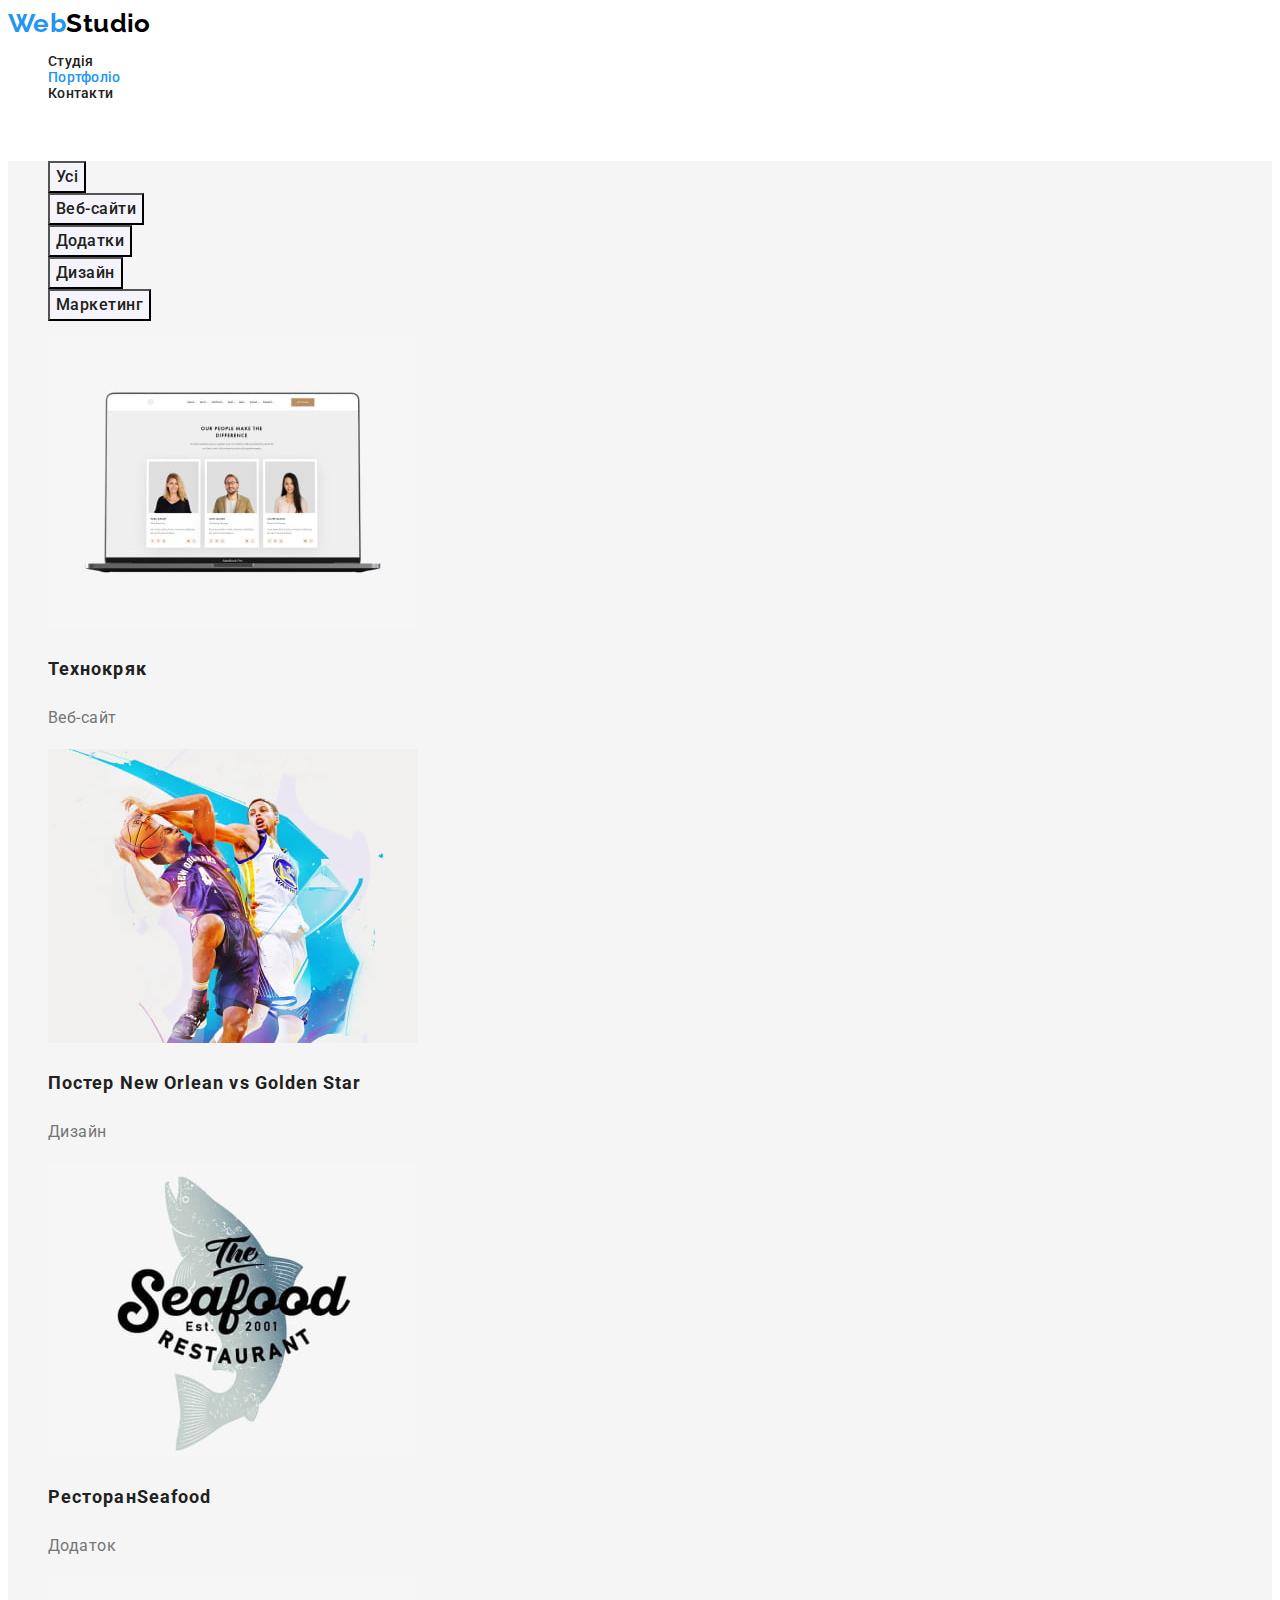
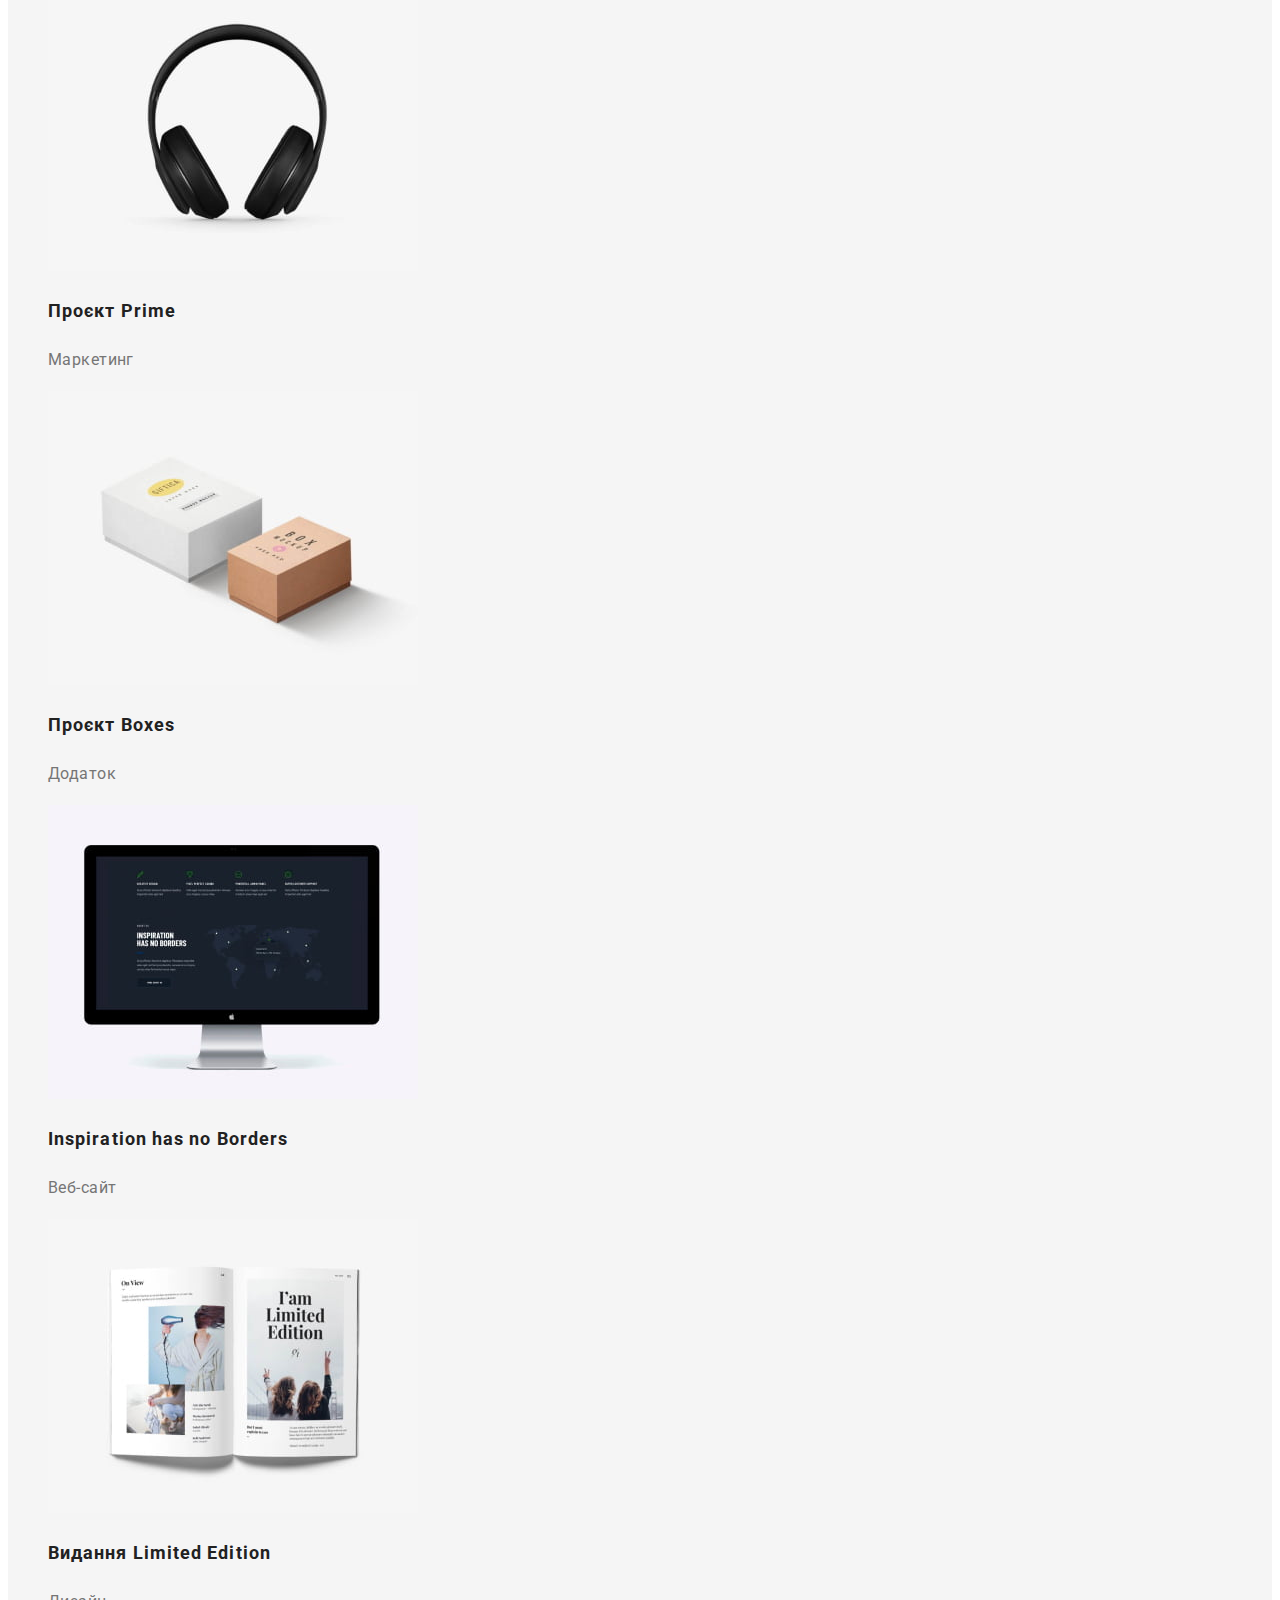
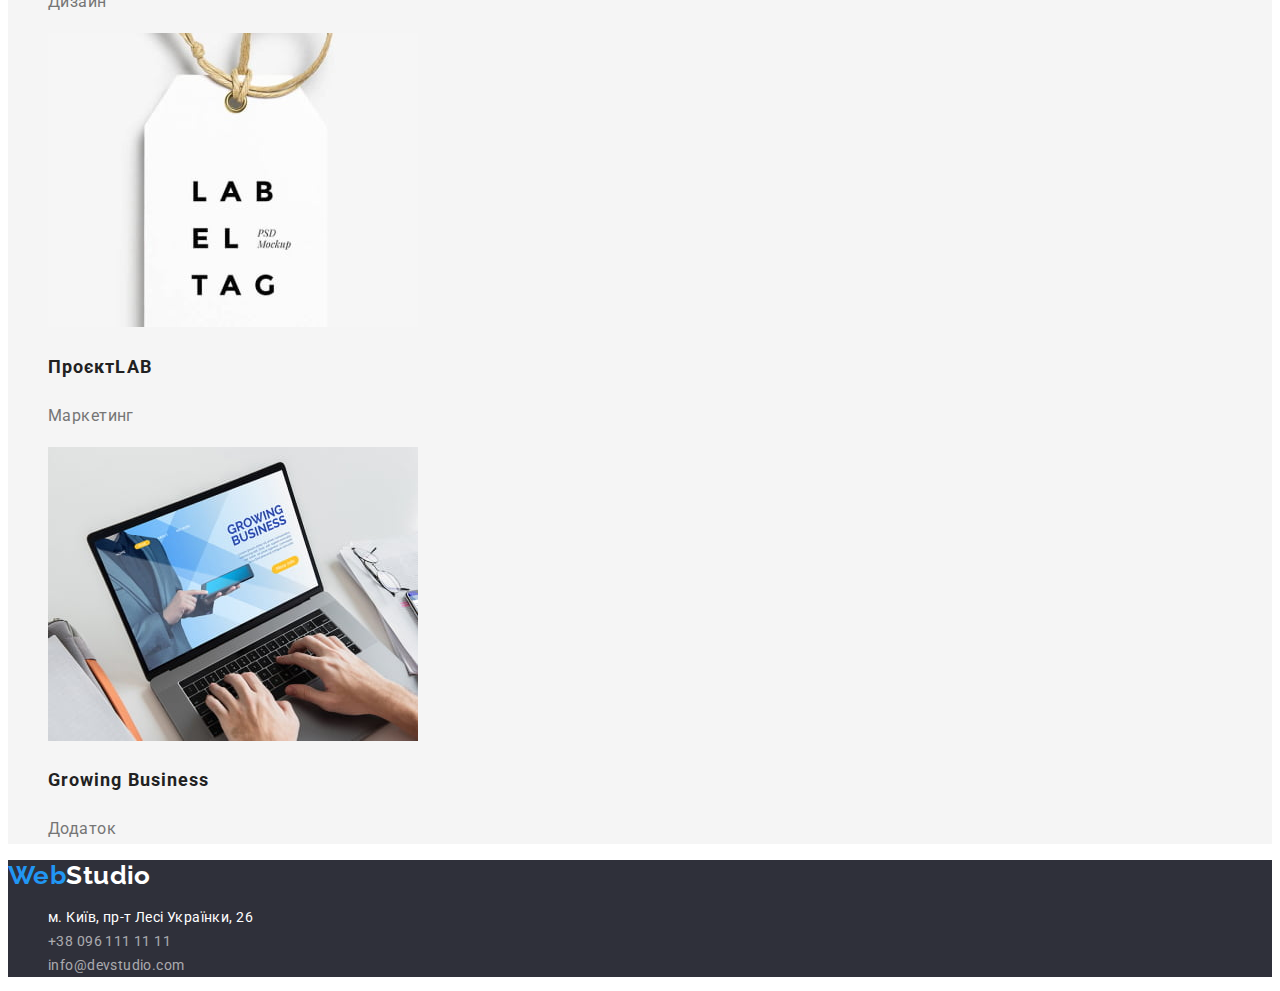
==== portfolio.html @ d0054452 "Initial commit" ====
<!DOCTYPE html>
<html lang="uk">
  <head>
    <meta charset="UTF-8" />
    <meta http-equiv="X-UA-Compatible" content="IE=edge" />
    <meta name="viewport" content="width=device-width, initial-scale=1.0" />
    <title>Студія</title>
    <!-- Fonts -->
    <link rel="preconnect" href="https://fonts.googleapis.com" />
    <link rel="preconnect" href="https://fonts.gstatic.com" crossorigin />
    <link
      href="https://fonts.googleapis.com/css2?family=Raleway:wght@700&family=Roboto:wght@400;500;700;900&display=swap"
      rel="stylesheet"
    />
    <!-- Modern normalize -->
    <link
      rel="stylesheet"
      href="https://cdnjs.cloudflare.com/ajax/libs/modern-normalize/1.1.0/modern-normalize.min.css"
      integrity="sha512-wpPYUAdjBVSE4KJnH1VR1HeZfpl1ub8YT/NKx4PuQ5NmX2tKuGu6U/JRp5y+Y8XG2tV+wKQpNHVUX03MfMFn9Q=="
      crossorigin="anonymous"
      referrerpolicy="no-referrer"
    />

    <!-- Custom styles -->
    <link rel="stylesheet" href="./css/style.css" />
  </head>
  <body class="page">
    <!--Шапка-->
    <header class="header">
      <nav class="main-nav">
        <a class="logo" href="/index.html"><span>Web</span>Studio</a>
        <ul class="header-list">
          <li class="header-item"><a class="header-link" href="./index.html">Студія</a></li>
          <li class="header-item">
            <a class="header-link current" href="./portfolio.html">Портфоліо</a>
          </li>
          <li class="header-item"><a class="header-link" href="">Контакти</a></li>
        </ul>
      </nav>
      <ul class="contact-list">
        <li class="contact-item">
          <a class="contact-link" href="tel:+380961111111">+38 096 111 11 11</a>
        </li>
        <li class="contact-item">
          <a class="contact-link" href="mailto:info@devstudio.com">info@devstudio.com</a>
        </li>
      </ul>
    </header>
    <main>
      <!-- Портфолио -->
      <section class="content">
        <h1 hidden>Portfolio</h1>
        <ul class="content-items">
          <li class="content-list"><button class="content-button">Усі</button></li>
          <li class="content-list"><button class="content-button">Веб-сайти</button></li>
          <li class="content-list"><button class="content-button">Додатки</button></li>
          <li class="content-list"><button class="content-button">Дизайн</button></li>
          <li class="content-list"><button class="content-button">Маркетинг</button></li>
        </ul>
        <ul class="content-group">
          <li class="content-file">
            <a class="content-link" href="">
              <img
                class="content-img"
                src="./images/portfolio/img.jpg"
                alt="Зображення веб-сайту Технохряк на ноутбуці"
                width="370"
                height="294"
              />
              <h2 class="content-title">Технокряк</h2>
              <p class="content-subtitle">Веб-сайт</p>
            </a>
          </li>
          <li class="content-file">
            <a class="content-link" href="">
              <img
                class="content-img"
                src="./images/portfolio/img-1.jpg"
                alt="Постер дизайну Новий Орлеан проти Золотих Зірок"
                width="370"
                height="294"
              />
              <h2 class="content-title">Постер<span lang="en"> New Orlean vs Golden Star</span></h2>
              <p class="content-subtitle">Дизайн</p>
            </a>
          </li>
          <li class="content-file">
            <a class="content-link" href="">
              <img
                class="content-img"
                src="./images/portfolio/img-2.jpg"
                alt="Зображення логотипу ресторану Морська їжа"
                width="370"
                height="294"
              />
              <h2 class="content-title">Ресторан<span lang="en">Seafood</span></h2>
              <p class="content-subtitle">Додаток</p>
            </a>
          </li>
          <li class="content-file">
            <a class="content-link" href="">
              <img
                class="content-img"
                src="./images/portfolio/img-3.jpg"
                alt="Зображення навушників Проєкт Прайм"
                width="370"
                height="294"
              />
              <h2 class="content-title">Проєкт <span lang="en">Prime</span></h2>
              <p class="content-subtitle">Маркетинг</p>
            </a>
          </li>
          <li class="content-file">
            <a class="content-link" href="">
              <img
                class="content-img"
                src="./images/portfolio/img-4.jpg"
                alt="Зображення двох коробок проєкт боксес"
                width="370"
                height="294"
              />
              <h2 class="content-title">Проєкт <span lang="en">Boxes</span></h2>
              <p class="content-subtitle">Додаток</p>
            </a>
          </li>
          <li class="content-file">
            <a class="content-link" href="">
              <img
                class="content-img"
                src="./images/portfolio/img-5.jpg"
                alt="Сайту натхнення без кордонів на екрані комп'ютера"
                width="370"
                height="294"
              />
              <h2 class="content-title"><span lang="en">Inspiration has no Borders</span></h2>
              <p class="content-subtitle">Веб-сайт</p>
            </a>
          </li>
          <li class="content-file">
            <a class="content-link" href="">
              <img
                class="content-img"
                src="./images/portfolio/img-6.jpg"
                alt="Дизайн паперового журналу"
                width="370"
                height="294"
              />
              <h2 class="content-title">Видання <span lang="en">Limited Edition</span></h2>
              <p class="content-subtitle">Дизайн</p>
            </a>
          </li>
          <li class="content-file">
            <a class="content-link" href="">
              <img
                class="content-img"
                src="./images/portfolio/img-7.jpg"
                alt="Паперовий брелок проєкт лаб"
                width="370"
                height="294"
              />
              <h2 class="content-title">Проєкт<span lang="en">LAB</span></h2>
              <p class="content-subtitle">Маркетинг</p>
            </a>
          </li>
          <li class="content-file">
            <a class="content-link" href="">
              <img
                class="content-img"
                src="./images/portfolio/img-8.jpg"
                alt="чоловік працює на ноутбуці"
                width="370"
                height="294"
              />
              <h2 class="content-title"><span lang="en">Growing Business</span></h2>
              <p class="content-subtitle">Додаток</p>
            </a>
          </li>
        </ul>
      </section>
    </main>
    <!--Підвал-->
    <footer class="footer">
      <a class="footer-logo" href="/index.html"><span>Web</span>Studio</a>
      <address class="footer-address">
        <ul class="footer-list">
          <li class="footer-item">
            <a
              class="footer-link"
              href="https://goo.gl/maps/1h3G3i6Cxqydz3WaA"
              target="_blank"
              rel="noopener noreferrer "
              >м. Київ, пр-т Лесі Українки, 26</a
            >
          </li>
          <li class="footer-item">
            <a class="contact-link" href="tel:+380961111111">+38 096 111 11 11</a>
          </li>
          <li class="footer-item">
            <a class="contact-link" href="mailto:info@devstudio.com">info@devstudio.com</a>
          </li>
        </ul>
      </address>
    </footer>
  </body>
</html>
---- css/style.css ----
:root {
  /* Fonts */
  --main-font: 'Roboto', sans-serif;
  --secondary-font: 'Raleway', sans-serif;

  /* Texts colors */
  --main-txt-cl: #212121;
  --secondary-txt-cl: #757575;
  --light-txt-cl: #ffffff;
  --logo-txt-cl: #000000;
  --link-txt-cl: rgba(255, 255, 255, 0.6);

  /* Background colors */
  --accent-bgr-cl: #2196f3;
  --btn-active-cl: #188ce8;
  --grey-bgr-cl: #f5f4fa;
  --footer-bgr-cl: #2f303a;
  --main-bgr-cl: #f5f5f5;
  --hero-bgr-cl: #2f303a;
  /* Others */
}

.page {
  font-family: var(--main-font);
  color: var(--main-txt-cl);
  font-size: 14px;
  line-height: calc(24 / 14);
  letter-spacing: 0.03em;
  background-color: var(--light-txt-cl);
}

/* Header */
.header {
  background-color: var(--light-txt-cl);
}
.logo {
  font-family: var(--secondary-font);
  font-weight: 700;
  font-size: 26px;
  line-height: calc(31 / 26);
  color: var(--logo-txt-cl);
  text-decoration: none;
}
.logo span {
  color: var(--accent-bgr-cl);
}
.header-list {
  font-weight: 500;
  font-size: 14px;
  line-height: calc(16 / 14);
  letter-spacing: 0.02em;
  list-style: none;
}
.contact-list {
  color: var(--secondary-txt-cl);
  font-weight: 500;
  font-size: 14px;
  line-height: calc(16 / 14);
  letter-spacing: 0.02em;
  list-style: none;
}

.header-link {
  text-decoration: none;
  color: currentColor;
}
.header-link.current {
  color: var(--accent-bgr-cl);
}

.header-link:hover,
.header-link:focus {
  color: var(--accent-bgr-cl);
}

.contact-link:hover,
.contact-link:focus {
  color: var(--accent-bgr-cl);
}

.contact-link {
  text-decoration: none;
  color: currentColor;
}
/* Hero */
.hero {
  background-color: var(--hero-bgr-cl);
}
.hero-title {
  color: var(--light-txt-cl);
  font-weight: 900;
  font-size: 44px;
  line-height: calc(60 / 44);
  text-align: center;
  letter-spacing: 0.06em;
  text-transform: uppercase;
}

.hero-btn {
  font-family: inherit;
  color: var(--light-txt-cl);
  font-weight: 700;
  font-size: 16px;
  line-height: calc(30 / 16);
  letter-spacing: 0.06em;
  cursor: pointer;
  background-color: var(--accent-bgr-cl);
}

.hero-btn:hover,
.hero-btn:focus {
  color: var(--btn-active-cl);
}

/* Особливості */

.features-list {
  list-style: none;
}

.features-title {
  font-size: 14px;
  line-height: calc(16 / 14);
  letter-spacing: 0.03em;
  text-transform: uppercase;
  list-style: none;
}

.features-sub-title {
  color: var(--secondary-txt-cl);
}

/* Чим ми займаємося */
.group-title {
  font-size: 36px;
  line-height: calc(42 / 36);
  text-align: center;
}
.group-list {
  list-style: none;
}

/* Наша команда */
.team {
  background-color: var(--grey-bgr-cl);
}

.team-title {
  font-size: 36px;
  line-height: calc(42 / 36);
  text-align: center;
}

.team-list {
  list-style: none;
}

.team-sub-title {
  font-size: 16px;
  line-height: calc(19 / 16);
  text-align: center;
}

.team-subscr {
  color: var(--secondary-txt-cl);
  font-size: 16px;
  line-height: calc(19 / 16);
  text-align: center;
}

/* Підвал */
.footer {
  background-color: var(--footer-bgr-cl);
}

.footer-list {
  list-style: none;
}
.footer-logo {
  font-family: var(--secondary-font);
  font-weight: 700;
  font-size: 26px;
  line-height: calc(31 / 26);
  color: var(--light-txt-cl);
  text-decoration: none;
}
.footer-logo span {
  color: var(--accent-bgr-cl);
}

.footer-link {
  text-decoration: none;
  font-style: normal;
  color: var(--light-txt-cl);
}

.footer-address {
  font-style: normal;
}

.footer-item {
  list-style: none;
}

.contact-link {
  color: var(--link-txt-cl);
}

/* Portfolio */
.content {
  background-color: var(--main-bgr-cl);
}

.content-items {
  list-style: none;
}

.content-button {
  font-family: inherit;
  color: var(--main-txt-cl);
  background-color: var(--grey-bgr-cl);
  font-weight: 500;
  font-size: 16px;
  line-height: calc(26 / 16);
  text-align: center;
  letter-spacing: 0.03em;
  cursor: pointer;
}
.content-button:hover,
.content-button:focus,
.content-button:active {
  color: var(--light-txt-cl);
  background-color: var(--accent-bgr-cl);
}

.content-group {
  list-style: none;
}

.content-link {
  text-decoration: none;
}

.content-title {
  color: var(--main-txt-cl);
  font-size: 18px;
  line-height: calc(36 / 18);
  letter-spacing: 0.06em;
}

.content-subtitle {
  color: var(--secondary-txt-cl);
  font-size: 16px;
  line-height: calc(30 / 16);
}
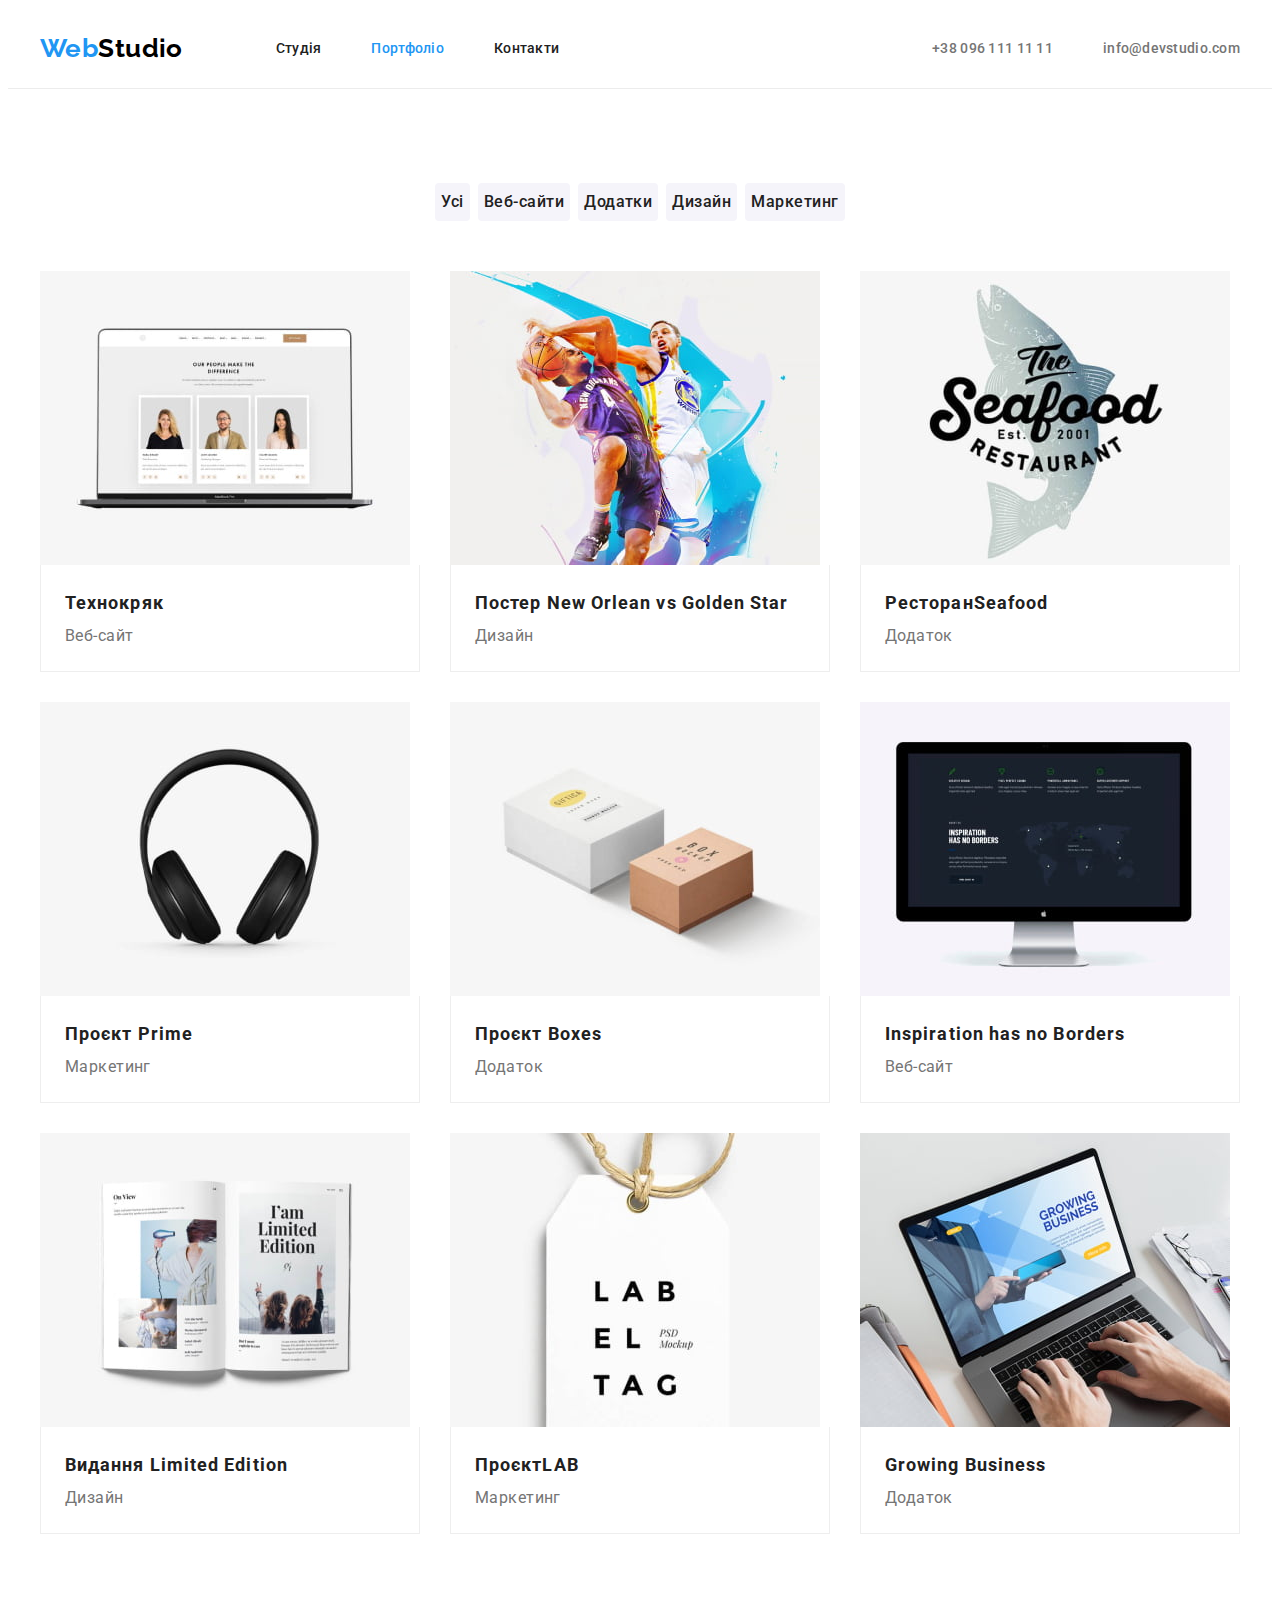
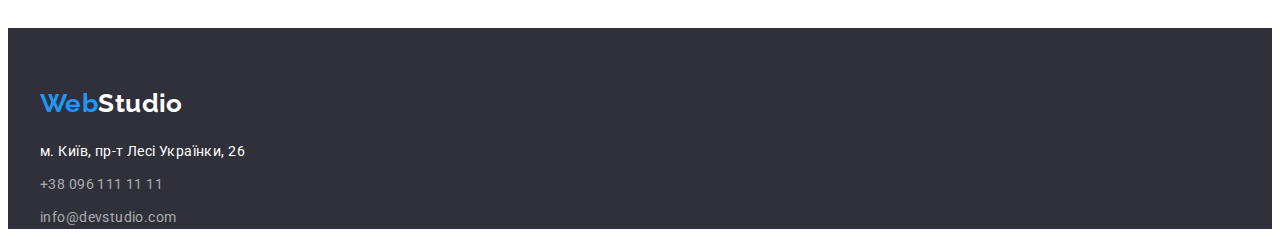
==== commit ef596d94: "Completed hw-03" ====
--- a/portfolio.html
+++ b/portfolio.html
@@ -27,179 +27,227 @@
   <body class="page">
     <!--Шапка-->
     <header class="header">
-      <nav class="main-nav">
-        <a class="logo" href="/index.html"><span>Web</span>Studio</a>
-        <ul class="header-list">
-          <li class="header-item"><a class="header-link" href="./index.html">Студія</a></li>
-          <li class="header-item">
-            <a class="header-link current" href="./portfolio.html">Портфоліо</a>
+      <div class="container header-container">
+        <nav class="main-nav">
+          <a class="logo" href="/index.html"><span>Web</span>Studio</a>
+          <ul class="header-list">
+            <li class="header-item">
+              <a class="header-link" href="./index.html">Студія</a>
+            </li>
+            <li class="header-item">
+              <a class="header-link current" href="./portfolio.html">Портфоліо</a>
+            </li>
+            <li class="header-item"><a class="header-link" href="">Контакти</a></li>
+          </ul>
+        </nav>
+        <ul class="contact-list">
+          <li class="contact-item">
+            <a class="contact-link-header" href="tel:+380961111111">+38 096 111 11 11</a>
           </li>
-          <li class="header-item"><a class="header-link" href="">Контакти</a></li>
+          <li class="contact-item">
+            <a class="contact-link-header" href="mailto:info@devstudio.com">info@devstudio.com</a>
+          </li>
         </ul>
-      </nav>
-      <ul class="contact-list">
-        <li class="contact-item">
-          <a class="contact-link" href="tel:+380961111111">+38 096 111 11 11</a>
-        </li>
-        <li class="contact-item">
-          <a class="contact-link" href="mailto:info@devstudio.com">info@devstudio.com</a>
-        </li>
-      </ul>
+      </div>
     </header>
     <main>
       <!-- Портфолио -->
-      <section class="content">
-        <h1 hidden>Portfolio</h1>
-        <ul class="content-items">
-          <li class="content-list"><button class="content-button">Усі</button></li>
-          <li class="content-list"><button class="content-button">Веб-сайти</button></li>
-          <li class="content-list"><button class="content-button">Додатки</button></li>
-          <li class="content-list"><button class="content-button">Дизайн</button></li>
-          <li class="content-list"><button class="content-button">Маркетинг</button></li>
-        </ul>
-        <ul class="content-group">
-          <li class="content-file">
-            <a class="content-link" href="">
-              <img
-                class="content-img"
-                src="./images/portfolio/img.jpg"
-                alt="Зображення веб-сайту Технохряк на ноутбуці"
-                width="370"
-                height="294"
-              />
-              <h2 class="content-title">Технокряк</h2>
-              <p class="content-subtitle">Веб-сайт</p>
-            </a>
-          </li>
-          <li class="content-file">
-            <a class="content-link" href="">
-              <img
-                class="content-img"
-                src="./images/portfolio/img-1.jpg"
-                alt="Постер дизайну Новий Орлеан проти Золотих Зірок"
-                width="370"
-                height="294"
-              />
-              <h2 class="content-title">Постер<span lang="en"> New Orlean vs Golden Star</span></h2>
-              <p class="content-subtitle">Дизайн</p>
-            </a>
-          </li>
-          <li class="content-file">
-            <a class="content-link" href="">
-              <img
-                class="content-img"
-                src="./images/portfolio/img-2.jpg"
-                alt="Зображення логотипу ресторану Морська їжа"
-                width="370"
-                height="294"
-              />
-              <h2 class="content-title">Ресторан<span lang="en">Seafood</span></h2>
-              <p class="content-subtitle">Додаток</p>
-            </a>
-          </li>
-          <li class="content-file">
-            <a class="content-link" href="">
-              <img
-                class="content-img"
-                src="./images/portfolio/img-3.jpg"
-                alt="Зображення навушників Проєкт Прайм"
-                width="370"
-                height="294"
-              />
-              <h2 class="content-title">Проєкт <span lang="en">Prime</span></h2>
-              <p class="content-subtitle">Маркетинг</p>
-            </a>
-          </li>
-          <li class="content-file">
-            <a class="content-link" href="">
-              <img
-                class="content-img"
-                src="./images/portfolio/img-4.jpg"
-                alt="Зображення двох коробок проєкт боксес"
-                width="370"
-                height="294"
-              />
-              <h2 class="content-title">Проєкт <span lang="en">Boxes</span></h2>
-              <p class="content-subtitle">Додаток</p>
-            </a>
-          </li>
-          <li class="content-file">
-            <a class="content-link" href="">
-              <img
-                class="content-img"
-                src="./images/portfolio/img-5.jpg"
-                alt="Сайту натхнення без кордонів на екрані комп'ютера"
-                width="370"
-                height="294"
-              />
-              <h2 class="content-title"><span lang="en">Inspiration has no Borders</span></h2>
-              <p class="content-subtitle">Веб-сайт</p>
-            </a>
-          </li>
-          <li class="content-file">
-            <a class="content-link" href="">
-              <img
-                class="content-img"
-                src="./images/portfolio/img-6.jpg"
-                alt="Дизайн паперового журналу"
-                width="370"
-                height="294"
-              />
-              <h2 class="content-title">Видання <span lang="en">Limited Edition</span></h2>
-              <p class="content-subtitle">Дизайн</p>
-            </a>
-          </li>
-          <li class="content-file">
-            <a class="content-link" href="">
-              <img
-                class="content-img"
-                src="./images/portfolio/img-7.jpg"
-                alt="Паперовий брелок проєкт лаб"
-                width="370"
-                height="294"
-              />
-              <h2 class="content-title">Проєкт<span lang="en">LAB</span></h2>
-              <p class="content-subtitle">Маркетинг</p>
-            </a>
-          </li>
-          <li class="content-file">
-            <a class="content-link" href="">
-              <img
-                class="content-img"
-                src="./images/portfolio/img-8.jpg"
-                alt="чоловік працює на ноутбуці"
-                width="370"
-                height="294"
-              />
-              <h2 class="content-title"><span lang="en">Growing Business</span></h2>
-              <p class="content-subtitle">Додаток</p>
-            </a>
-          </li>
-        </ul>
-      </section>
+      <div class="portfolio-content">
+        <div class="container container-content">
+          <section class="content">
+            <h1 hidden>Portfolio</h1>
+            <ul class="content-items">
+              <li class="content-list"><button class="content-button">Усі</button></li>
+              <li class="content-list"><button class="content-button">Веб-сайти</button></li>
+              <li class="content-list"><button class="content-button">Додатки</button></li>
+              <li class="content-list"><button class="content-button">Дизайн</button></li>
+              <li class="content-list"><button class="content-button">Маркетинг</button></li>
+            </ul>
+            <ul class="content-group">
+              <li class="content-file">
+                <a class="content-link" href="">
+                  <div class="img-wrap">
+                    <img
+                      class="content-img"
+                      src="./images/portfolio/img.jpg"
+                      alt="Зображення веб-сайту Технохряк на ноутбуці"
+                      width="370"
+                      height="294"
+                    />
+                  </div>
+                  <div class="content-wrap">
+                    <h2 class="content-title">Технокряк</h2>
+                    <p class="content-subtitle">Веб-сайт</p>
+                  </div>
+                </a>
+              </li>
+              <li class="content-file">
+                <a class="content-link" href="">
+                  <div class="img-wrap">
+                    <img
+                      class="content-img"
+                      src="./images/portfolio/img-1.jpg"
+                      alt="Постер дизайну Новий Орлеан проти Золотих Зірок"
+                      width="370"
+                      height="294"
+                    />
+                  </div>
+                  <div class="content-wrap">
+                    <h2 class="content-title">
+                      Постер<span lang="en"> New Orlean vs Golden Star</span>
+                    </h2>
+                    <p class="content-subtitle">Дизайн</p>
+                  </div>
+                </a>
+              </li>
+              <li class="content-file">
+                <a class="content-link" href="">
+                  <div class="img-wrap">
+                    <img
+                      class="content-img"
+                      src="./images/portfolio/img-2.jpg"
+                      alt="Зображення логотипу ресторану Морська їжа"
+                      width="370"
+                      height="294"
+                    />
+                  </div>
+                  <div class="content-wrap">
+                    <h2 class="content-title">Ресторан<span lang="en">Seafood</span></h2>
+                    <p class="content-subtitle">Додаток</p>
+                  </div>
+                </a>
+              </li>
+              <li class="content-file">
+                <a class="content-link" href="">
+                  <div class="img-wrap">
+                    <img
+                      class="content-img"
+                      src="./images/portfolio/img-3.jpg"
+                      alt="Зображення навушників Проєкт Прайм"
+                      width="370"
+                      height="294"
+                    />
+                  </div>
+                  <div class="content-wrap">
+                    <h2 class="content-title">Проєкт <span lang="en">Prime</span></h2>
+                    <p class="content-subtitle">Маркетинг</p>
+                  </div>
+                </a>
+              </li>
+              <li class="content-file">
+                <a class="content-link" href="">
+                  <div class="img-wrap">
+                    <img
+                      class="content-img"
+                      src="./images/portfolio/img-4.jpg"
+                      alt="Зображення двох коробок проєкт боксес"
+                      width="370"
+                      height="294"
+                    />
+                  </div>
+                  <div class="content-wrap">
+                    <h2 class="content-title">Проєкт <span lang="en">Boxes</span></h2>
+                    <p class="content-subtitle">Додаток</p>
+                  </div>
+                </a>
+              </li>
+              <li class="content-file">
+                <a class="content-link" href="">
+                  <div class="img-wrap">
+                    <img
+                      class="content-img"
+                      src="./images/portfolio/img-5.jpg"
+                      alt="Сайту натхнення без кордонів на екрані комп'ютера"
+                      width="370"
+                      height="294"
+                    />
+                  </div>
+                  <div class="content-wrap">
+                    <h2 class="content-title"><span lang="en">Inspiration has no Borders</span></h2>
+                    <p class="content-subtitle">Веб-сайт</p>
+                  </div>
+                </a>
+              </li>
+              <li class="content-file">
+                <a class="content-link" href="">
+                  <div class="img-wrap">
+                    <img
+                      class="content-img"
+                      src="./images/portfolio/img-6.jpg"
+                      alt="Дизайн паперового журналу"
+                      width="370"
+                      height="294"
+                    />
+                  </div>
+                  <div class="content-wrap">
+                    <h2 class="content-title">Видання <span lang="en">Limited Edition</span></h2>
+                    <p class="content-subtitle">Дизайн</p>
+                  </div>
+                </a>
+              </li>
+              <li class="content-file">
+                <a class="content-link" href="">
+                  <div class="img-wrap">
+                    <img
+                      class="content-img"
+                      src="./images/portfolio/img-7.jpg"
+                      alt="Паперовий брелок проєкт лаб"
+                      width="370"
+                      height="294"
+                    />
+                  </div>
+                  <div class="content-wrap">
+                    <h2 class="content-title">Проєкт<span lang="en">LAB</span></h2>
+                    <p class="content-subtitle">Маркетинг</p>
+                  </div>
+                </a>
+              </li>
+              <li class="content-file">
+                <a class="content-link" href="">
+                  <div class="img-wrap">
+                    <img
+                      class="content-img"
+                      src="./images/portfolio/img-8.jpg"
+                      alt="чоловік працює на ноутбуці"
+                      width="370"
+                      height="294"
+                    />
+                  </div>
+                  <div class="content-wrap">
+                    <h2 class="content-title"><span lang="en">Growing Business</span></h2>
+                    <p class="content-subtitle">Додаток</p>
+                  </div>
+                </a>
+              </li>
+            </ul>
+          </section>
+        </div>
+      </div>
     </main>
     <!--Підвал-->
     <footer class="footer">
-      <a class="footer-logo" href="/index.html"><span>Web</span>Studio</a>
-      <address class="footer-address">
-        <ul class="footer-list">
-          <li class="footer-item">
-            <a
-              class="footer-link"
-              href="https://goo.gl/maps/1h3G3i6Cxqydz3WaA"
-              target="_blank"
-              rel="noopener noreferrer "
-              >м. Київ, пр-т Лесі Українки, 26</a
-            >
-          </li>
-          <li class="footer-item">
-            <a class="contact-link" href="tel:+380961111111">+38 096 111 11 11</a>
-          </li>
-          <li class="footer-item">
-            <a class="contact-link" href="mailto:info@devstudio.com">info@devstudio.com</a>
-          </li>
-        </ul>
-      </address>
+      <div class="container container-footer">
+        <a class="footer-logo" href="/index.html"><span>Web</span>Studio</a>
+        <address class="footer-address">
+          <ul class="footer-list">
+            <li class="footer-item">
+              <a
+                class="footer-link"
+                href="https://goo.gl/maps/1h3G3i6Cxqydz3WaA"
+                target="_blank"
+                rel="noopener noreferrer "
+                >м. Київ, пр-т Лесі Українки, 26</a
+              >
+            </li>
+            <li class="footer-item">
+              <a class="contact-link" href="tel:+380961111111">+38 096 111 11 11</a>
+            </li>
+            <li class="footer-item">
+              <a class="contact-link" href="mailto:info@devstudio.com">info@devstudio.com</a>
+            </li>
+          </ul>
+        </address>
+      </div>
     </footer>
   </body>
 </html>
--- a/css/style.css
+++ b/css/style.css
@@ -18,6 +18,8 @@
   --main-bgr-cl: #f5f5f5;
   --hero-bgr-cl: #2f303a;
   /* Others */
+  --items: 3;
+  --indent: 30px;
 }
 
 .page {
@@ -29,10 +31,41 @@
   background-color: var(--light-txt-cl);
 }
 
+.container {
+  display: flex;
+  align-items: center;
+  width: 1200px;
+  padding-left: 15px;
+  padding-right: 15px;
+  margin: 0 auto;
+}
+/* Reset */
+h1,
+h2,
+h3,
+h4,
+h5,
+h6,
+p,
+ul {
+  margin: 0;
+  padding: 0;
+}
+
+img {
+  display: block;
+}
+
 /* Header */
 .header {
+  border-bottom: 1px solid #ececec;
   background-color: var(--light-txt-cl);
 }
+.main-nav {
+  display: flex;
+  align-items: center;
+}
+
 .logo {
   font-family: var(--secondary-font);
   font-weight: 700;
@@ -45,6 +78,12 @@
   color: var(--accent-bgr-cl);
 }
 .header-list {
+  display: flex;
+  gap: 50px;
+  padding-left: 0;
+  margin-left: 93px;
+  margin-top: 0;
+  margin-bottom: 0;
   font-weight: 500;
   font-size: 14px;
   line-height: calc(16 / 14);
@@ -52,6 +91,10 @@
   list-style: none;
 }
 .contact-list {
+  margin-left: auto;
+  display: flex;
+  gap: 50px;
+  padding-left: 0;
   color: var(--secondary-txt-cl);
   font-weight: 500;
   font-size: 14px;
@@ -61,6 +104,9 @@
 }
 
 .header-link {
+  display: block;
+  padding-top: 32px;
+  padding-bottom: 32px;
   text-decoration: none;
   color: currentColor;
 }
@@ -73,20 +119,31 @@
   color: var(--accent-bgr-cl);
 }
 
-.contact-link:hover,
-.contact-link:focus {
-  color: var(--accent-bgr-cl);
-}
-
-.contact-link {
+.contact-link-header:hover,
+.contact-link-header:focus {
+  color: var(--accent-bgr-cl);
+}
+
+.contact-link-header {
+  padding-top: 32px;
+  padding-bottom: 32px;
   text-decoration: none;
   color: currentColor;
 }
 /* Hero */
-.hero {
+
+.container-hero {
+  display: block;
+  margin-left: auto;
+  margin-right: auto;
+}
+
+.hero-content {
   background-color: var(--hero-bgr-cl);
+  margin-bottom: 94px;
 }
 .hero-title {
+  margin-bottom: 30px;
   color: var(--light-txt-cl);
   font-weight: 900;
   font-size: 44px;
@@ -97,12 +154,19 @@
 }
 
 .hero-btn {
+  display: block;
+  padding: 10px 32px;
+  border: none;
+  margin-left: auto;
+  margin-right: auto;
   font-family: inherit;
   color: var(--light-txt-cl);
   font-weight: 700;
   font-size: 16px;
   line-height: calc(30 / 16);
   letter-spacing: 0.06em;
+  box-shadow: 0px 4px 4px rgba(0, 0, 0, 0.15);
+  border-radius: 4px;
   cursor: pointer;
   background-color: var(--accent-bgr-cl);
 }
@@ -114,11 +178,18 @@
 
 /* Особливості */
 
+.conteiner-features {
+  margin-bottom: 94px;
+}
+
 .features-list {
+  display: flex;
+  gap: 30px;
   list-style: none;
 }
 
 .features-title {
+  margin-bottom: 10px;
   font-size: 14px;
   line-height: calc(16 / 14);
   letter-spacing: 0.03em;
@@ -132,30 +203,40 @@
 
 /* Чим ми займаємося */
 .group-title {
+  margin-bottom: 50px;
   font-size: 36px;
   line-height: calc(42 / 36);
   text-align: center;
 }
 .group-list {
+  margin-bottom: 94px;
+  gap: 30px;
+  display: flex;
   list-style: none;
 }
 
 /* Наша команда */
-.team {
+
+.our-team {
   background-color: var(--grey-bgr-cl);
 }
 
 .team-title {
+  margin-top: 94px;
+  margin-bottom: 50px;
   font-size: 36px;
   line-height: calc(42 / 36);
   text-align: center;
 }
 
 .team-list {
+  display: flex;
+  gap: 30px;
   list-style: none;
 }
 
 .team-sub-title {
+  margin-bottom: 10px;
   font-size: 16px;
   line-height: calc(19 / 16);
   text-align: center;
@@ -166,14 +247,27 @@
   font-size: 16px;
   line-height: calc(19 / 16);
   text-align: center;
+}
+
+.team-img {
+  display: block;
+  max-width: 100%;
+  height: auto;
+  margin-bottom: 30px;
 }
 
 /* Підвал */
 .footer {
   background-color: var(--footer-bgr-cl);
+  padding-top: 60px;
+}
+
+.container-footer {
+  display: block;
 }
 
 .footer-list {
+  margin-top: 20px;
   list-style: none;
 }
 .footer-logo {
@@ -202,20 +296,38 @@
   list-style: none;
 }
 
+.footer-item:not(:last-child) {
+  margin-bottom: 9px;
+}
+
 .contact-link {
   color: var(--link-txt-cl);
+  text-decoration: none;
+}
+.contact-link:hover,
+.contact-link:focus {
+  color: var(--accent-bgr-cl);
 }
 
 /* Portfolio */
-.content {
-  background-color: var(--main-bgr-cl);
+.portfolio-content {
+  background-color: var(--light-txt-cl);
 }
 
 .content-items {
+  margin-top: 94px;
+  margin-bottom: 50px;
+  display: flex;
+  justify-content: center;
+  gap: 8px;
   list-style: none;
 }
 
 .content-button {
+  padding-top: 6px;
+  padding-bottom: 6px;
+  border-radius: 4px;
+  border: none;
   font-family: inherit;
   color: var(--main-txt-cl);
   background-color: var(--grey-bgr-cl);
@@ -234,7 +346,21 @@
 }
 
 .content-group {
-  list-style: none;
+  margin-bottom: 94px;
+  display: flex;
+  flex-wrap: wrap;
+  gap: 30px;
+  list-style: none;
+}
+
+.content-wrap {
+  padding: 20px 24px;
+  border: 1px solid #eeeeee;
+  border-top: none;
+}
+
+.content-file {
+  flex-basis: calc((100% - var(--indent) * (var(--items) - 1)) / var(--items));
 }
 
 .content-link {
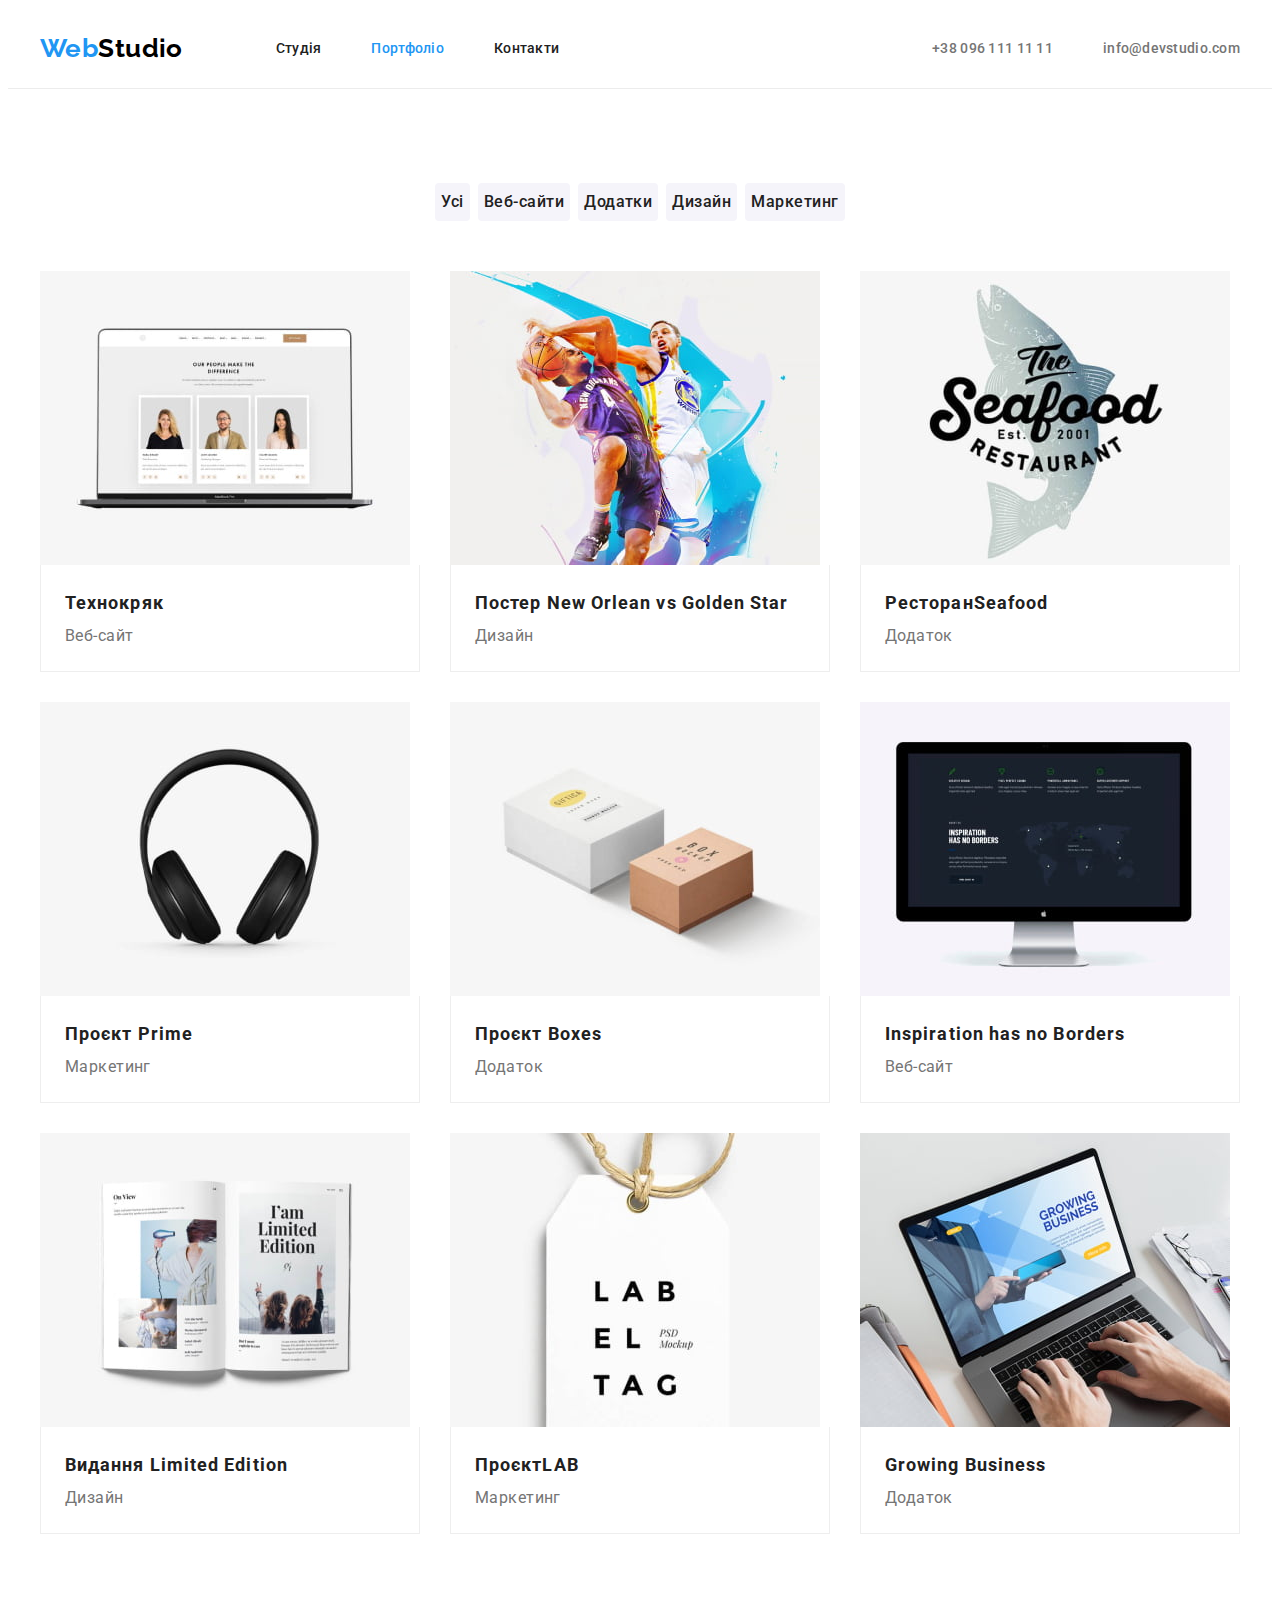
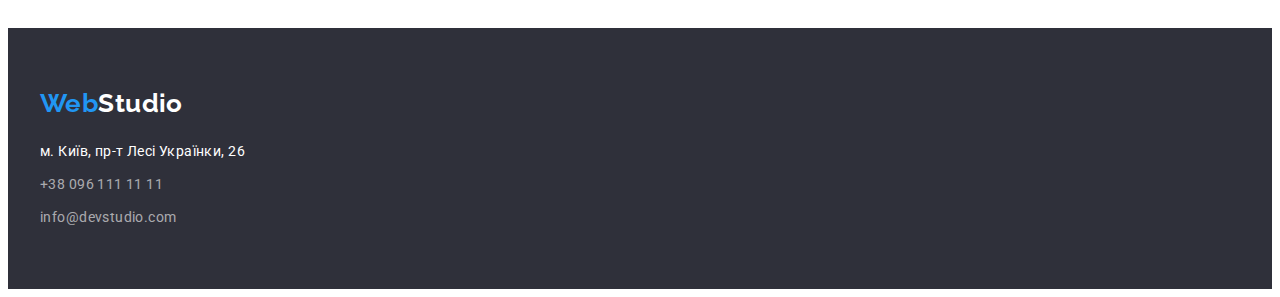
==== commit 260f83b4: "corrected hw-03" ====
--- a/portfolio.html
+++ b/portfolio.html
@@ -52,177 +52,175 @@
     </header>
     <main>
       <!-- Портфолио -->
-      <div class="portfolio-content">
+      <section class="content">
         <div class="container container-content">
-          <section class="content">
-            <h1 hidden>Portfolio</h1>
-            <ul class="content-items">
-              <li class="content-list"><button class="content-button">Усі</button></li>
-              <li class="content-list"><button class="content-button">Веб-сайти</button></li>
-              <li class="content-list"><button class="content-button">Додатки</button></li>
-              <li class="content-list"><button class="content-button">Дизайн</button></li>
-              <li class="content-list"><button class="content-button">Маркетинг</button></li>
-            </ul>
-            <ul class="content-group">
-              <li class="content-file">
-                <a class="content-link" href="">
-                  <div class="img-wrap">
-                    <img
-                      class="content-img"
-                      src="./images/portfolio/img.jpg"
-                      alt="Зображення веб-сайту Технохряк на ноутбуці"
-                      width="370"
-                      height="294"
-                    />
-                  </div>
-                  <div class="content-wrap">
-                    <h2 class="content-title">Технокряк</h2>
-                    <p class="content-subtitle">Веб-сайт</p>
-                  </div>
-                </a>
-              </li>
-              <li class="content-file">
-                <a class="content-link" href="">
-                  <div class="img-wrap">
-                    <img
-                      class="content-img"
-                      src="./images/portfolio/img-1.jpg"
-                      alt="Постер дизайну Новий Орлеан проти Золотих Зірок"
-                      width="370"
-                      height="294"
-                    />
-                  </div>
-                  <div class="content-wrap">
-                    <h2 class="content-title">
-                      Постер<span lang="en"> New Orlean vs Golden Star</span>
-                    </h2>
-                    <p class="content-subtitle">Дизайн</p>
-                  </div>
-                </a>
-              </li>
-              <li class="content-file">
-                <a class="content-link" href="">
-                  <div class="img-wrap">
-                    <img
-                      class="content-img"
-                      src="./images/portfolio/img-2.jpg"
-                      alt="Зображення логотипу ресторану Морська їжа"
-                      width="370"
-                      height="294"
-                    />
-                  </div>
-                  <div class="content-wrap">
-                    <h2 class="content-title">Ресторан<span lang="en">Seafood</span></h2>
-                    <p class="content-subtitle">Додаток</p>
-                  </div>
-                </a>
-              </li>
-              <li class="content-file">
-                <a class="content-link" href="">
-                  <div class="img-wrap">
-                    <img
-                      class="content-img"
-                      src="./images/portfolio/img-3.jpg"
-                      alt="Зображення навушників Проєкт Прайм"
-                      width="370"
-                      height="294"
-                    />
-                  </div>
-                  <div class="content-wrap">
-                    <h2 class="content-title">Проєкт <span lang="en">Prime</span></h2>
-                    <p class="content-subtitle">Маркетинг</p>
-                  </div>
-                </a>
-              </li>
-              <li class="content-file">
-                <a class="content-link" href="">
-                  <div class="img-wrap">
-                    <img
-                      class="content-img"
-                      src="./images/portfolio/img-4.jpg"
-                      alt="Зображення двох коробок проєкт боксес"
-                      width="370"
-                      height="294"
-                    />
-                  </div>
-                  <div class="content-wrap">
-                    <h2 class="content-title">Проєкт <span lang="en">Boxes</span></h2>
-                    <p class="content-subtitle">Додаток</p>
-                  </div>
-                </a>
-              </li>
-              <li class="content-file">
-                <a class="content-link" href="">
-                  <div class="img-wrap">
-                    <img
-                      class="content-img"
-                      src="./images/portfolio/img-5.jpg"
-                      alt="Сайту натхнення без кордонів на екрані комп'ютера"
-                      width="370"
-                      height="294"
-                    />
-                  </div>
-                  <div class="content-wrap">
-                    <h2 class="content-title"><span lang="en">Inspiration has no Borders</span></h2>
-                    <p class="content-subtitle">Веб-сайт</p>
-                  </div>
-                </a>
-              </li>
-              <li class="content-file">
-                <a class="content-link" href="">
-                  <div class="img-wrap">
-                    <img
-                      class="content-img"
-                      src="./images/portfolio/img-6.jpg"
-                      alt="Дизайн паперового журналу"
-                      width="370"
-                      height="294"
-                    />
-                  </div>
-                  <div class="content-wrap">
-                    <h2 class="content-title">Видання <span lang="en">Limited Edition</span></h2>
-                    <p class="content-subtitle">Дизайн</p>
-                  </div>
-                </a>
-              </li>
-              <li class="content-file">
-                <a class="content-link" href="">
-                  <div class="img-wrap">
-                    <img
-                      class="content-img"
-                      src="./images/portfolio/img-7.jpg"
-                      alt="Паперовий брелок проєкт лаб"
-                      width="370"
-                      height="294"
-                    />
-                  </div>
-                  <div class="content-wrap">
-                    <h2 class="content-title">Проєкт<span lang="en">LAB</span></h2>
-                    <p class="content-subtitle">Маркетинг</p>
-                  </div>
-                </a>
-              </li>
-              <li class="content-file">
-                <a class="content-link" href="">
-                  <div class="img-wrap">
-                    <img
-                      class="content-img"
-                      src="./images/portfolio/img-8.jpg"
-                      alt="чоловік працює на ноутбуці"
-                      width="370"
-                      height="294"
-                    />
-                  </div>
-                  <div class="content-wrap">
-                    <h2 class="content-title"><span lang="en">Growing Business</span></h2>
-                    <p class="content-subtitle">Додаток</p>
-                  </div>
-                </a>
-              </li>
-            </ul>
-          </section>
+          <h1 hidden>Portfolio</h1>
+          <ul class="content-items">
+            <li class="content-list"><button class="content-button">Усі</button></li>
+            <li class="content-list"><button class="content-button">Веб-сайти</button></li>
+            <li class="content-list"><button class="content-button">Додатки</button></li>
+            <li class="content-list"><button class="content-button">Дизайн</button></li>
+            <li class="content-list"><button class="content-button">Маркетинг</button></li>
+          </ul>
+          <ul class="content-group">
+            <li class="content-file">
+              <a class="content-link" href="">
+                <div class="img-wrap">
+                  <img
+                    class="content-img"
+                    src="./images/portfolio/img.jpg"
+                    alt="Зображення веб-сайту Технохряк на ноутбуці"
+                    width="370"
+                    height="294"
+                  />
+                </div>
+                <div class="content-wrap">
+                  <h2 class="content-title">Технокряк</h2>
+                  <p class="content-subtitle">Веб-сайт</p>
+                </div>
+              </a>
+            </li>
+            <li class="content-file">
+              <a class="content-link" href="">
+                <div class="img-wrap">
+                  <img
+                    class="content-img"
+                    src="./images/portfolio/img-1.jpg"
+                    alt="Постер дизайну Новий Орлеан проти Золотих Зірок"
+                    width="370"
+                    height="294"
+                  />
+                </div>
+                <div class="content-wrap">
+                  <h2 class="content-title">
+                    Постер<span lang="en"> New Orlean vs Golden Star</span>
+                  </h2>
+                  <p class="content-subtitle">Дизайн</p>
+                </div>
+              </a>
+            </li>
+            <li class="content-file">
+              <a class="content-link" href="">
+                <div class="img-wrap">
+                  <img
+                    class="content-img"
+                    src="./images/portfolio/img-2.jpg"
+                    alt="Зображення логотипу ресторану Морська їжа"
+                    width="370"
+                    height="294"
+                  />
+                </div>
+                <div class="content-wrap">
+                  <h2 class="content-title">Ресторан<span lang="en">Seafood</span></h2>
+                  <p class="content-subtitle">Додаток</p>
+                </div>
+              </a>
+            </li>
+            <li class="content-file">
+              <a class="content-link" href="">
+                <div class="img-wrap">
+                  <img
+                    class="content-img"
+                    src="./images/portfolio/img-3.jpg"
+                    alt="Зображення навушників Проєкт Прайм"
+                    width="370"
+                    height="294"
+                  />
+                </div>
+                <div class="content-wrap">
+                  <h2 class="content-title">Проєкт <span lang="en">Prime</span></h2>
+                  <p class="content-subtitle">Маркетинг</p>
+                </div>
+              </a>
+            </li>
+            <li class="content-file">
+              <a class="content-link" href="">
+                <div class="img-wrap">
+                  <img
+                    class="content-img"
+                    src="./images/portfolio/img-4.jpg"
+                    alt="Зображення двох коробок проєкт боксес"
+                    width="370"
+                    height="294"
+                  />
+                </div>
+                <div class="content-wrap">
+                  <h2 class="content-title">Проєкт <span lang="en">Boxes</span></h2>
+                  <p class="content-subtitle">Додаток</p>
+                </div>
+              </a>
+            </li>
+            <li class="content-file">
+              <a class="content-link" href="">
+                <div class="img-wrap">
+                  <img
+                    class="content-img"
+                    src="./images/portfolio/img-5.jpg"
+                    alt="Сайту натхнення без кордонів на екрані комп'ютера"
+                    width="370"
+                    height="294"
+                  />
+                </div>
+                <div class="content-wrap">
+                  <h2 class="content-title"><span lang="en">Inspiration has no Borders</span></h2>
+                  <p class="content-subtitle">Веб-сайт</p>
+                </div>
+              </a>
+            </li>
+            <li class="content-file">
+              <a class="content-link" href="">
+                <div class="img-wrap">
+                  <img
+                    class="content-img"
+                    src="./images/portfolio/img-6.jpg"
+                    alt="Дизайн паперового журналу"
+                    width="370"
+                    height="294"
+                  />
+                </div>
+                <div class="content-wrap">
+                  <h2 class="content-title">Видання <span lang="en">Limited Edition</span></h2>
+                  <p class="content-subtitle">Дизайн</p>
+                </div>
+              </a>
+            </li>
+            <li class="content-file">
+              <a class="content-link" href="">
+                <div class="img-wrap">
+                  <img
+                    class="content-img"
+                    src="./images/portfolio/img-7.jpg"
+                    alt="Паперовий брелок проєкт лаб"
+                    width="370"
+                    height="294"
+                  />
+                </div>
+                <div class="content-wrap">
+                  <h2 class="content-title">Проєкт<span lang="en">LAB</span></h2>
+                  <p class="content-subtitle">Маркетинг</p>
+                </div>
+              </a>
+            </li>
+            <li class="content-file">
+              <a class="content-link" href="">
+                <div class="img-wrap">
+                  <img
+                    class="content-img"
+                    src="./images/portfolio/img-8.jpg"
+                    alt="чоловік працює на ноутбуці"
+                    width="370"
+                    height="294"
+                  />
+                </div>
+                <div class="content-wrap">
+                  <h2 class="content-title"><span lang="en">Growing Business</span></h2>
+                  <p class="content-subtitle">Додаток</p>
+                </div>
+              </a>
+            </li>
+          </ul>
         </div>
-      </div>
+      </section>
     </main>
     <!--Підвал-->
     <footer class="footer">
--- a/css/style.css
+++ b/css/style.css
@@ -125,24 +125,23 @@
 }
 
 .contact-link-header {
+  display: block;
   padding-top: 32px;
   padding-bottom: 32px;
   text-decoration: none;
   color: currentColor;
 }
 /* Hero */
-
-.container-hero {
-  display: block;
+.hero {
+  padding-top: 200px;
+  padding-bottom: 200px;
+  background-color: var(--hero-bgr-cl);
+}
+
+.hero-title {
+  width: 696px;
   margin-left: auto;
   margin-right: auto;
-}
-
-.hero-content {
-  background-color: var(--hero-bgr-cl);
-  margin-bottom: 94px;
-}
-.hero-title {
   margin-bottom: 30px;
   color: var(--light-txt-cl);
   font-weight: 900;
@@ -178,14 +177,19 @@
 
 /* Особливості */
 
-.conteiner-features {
-  margin-bottom: 94px;
+.features {
+  padding-top: 94px;
+  padding-bottom: 94px;
 }
 
 .features-list {
   display: flex;
   gap: 30px;
   list-style: none;
+}
+
+.features-item {
+  width: 270px;
 }
 
 .features-title {
@@ -202,14 +206,22 @@
 }
 
 /* Чим ми займаємося */
+
+.group {
+  padding-bottom: 94px;
+}
+
+.container-group {
+  display: block;
+}
+
 .group-title {
-  margin-bottom: 50px;
+  padding-bottom: 50px;
   font-size: 36px;
   line-height: calc(42 / 36);
   text-align: center;
 }
 .group-list {
-  margin-bottom: 94px;
   gap: 30px;
   display: flex;
   list-style: none;
@@ -217,12 +229,22 @@
 
 /* Наша команда */
 
-.our-team {
+.team {
+  padding-top: 94px;
+  padding-bottom: 94px;
   background-color: var(--grey-bgr-cl);
 }
 
+.container-team {
+  display: block;
+}
+
+.team-wrap {
+  padding-top: 30px;
+  padding-bottom: 30px;
+}
+
 .team-title {
-  margin-top: 94px;
   margin-bottom: 50px;
   font-size: 36px;
   line-height: calc(42 / 36);
@@ -253,13 +275,13 @@
   display: block;
   max-width: 100%;
   height: auto;
-  margin-bottom: 30px;
 }
 
 /* Підвал */
 .footer {
   background-color: var(--footer-bgr-cl);
   padding-top: 60px;
+  padding-bottom: 60px;
 }
 
 .container-footer {
@@ -267,10 +289,11 @@
 }
 
 .footer-list {
-  margin-top: 20px;
   list-style: none;
 }
 .footer-logo {
+  display: block;
+  margin-bottom: 20px;
   font-family: var(--secondary-font);
   font-weight: 700;
   font-size: 26px;
@@ -310,12 +333,17 @@
 }
 
 /* Portfolio */
-.portfolio-content {
+.content {
+  padding-top: 94px;
+  padding-bottom: 94px;
   background-color: var(--light-txt-cl);
 }
 
+.container-content {
+  display: block;
+}
+
 .content-items {
-  margin-top: 94px;
   margin-bottom: 50px;
   display: flex;
   justify-content: center;
@@ -346,7 +374,6 @@
 }
 
 .content-group {
-  margin-bottom: 94px;
   display: flex;
   flex-wrap: wrap;
   gap: 30px;
